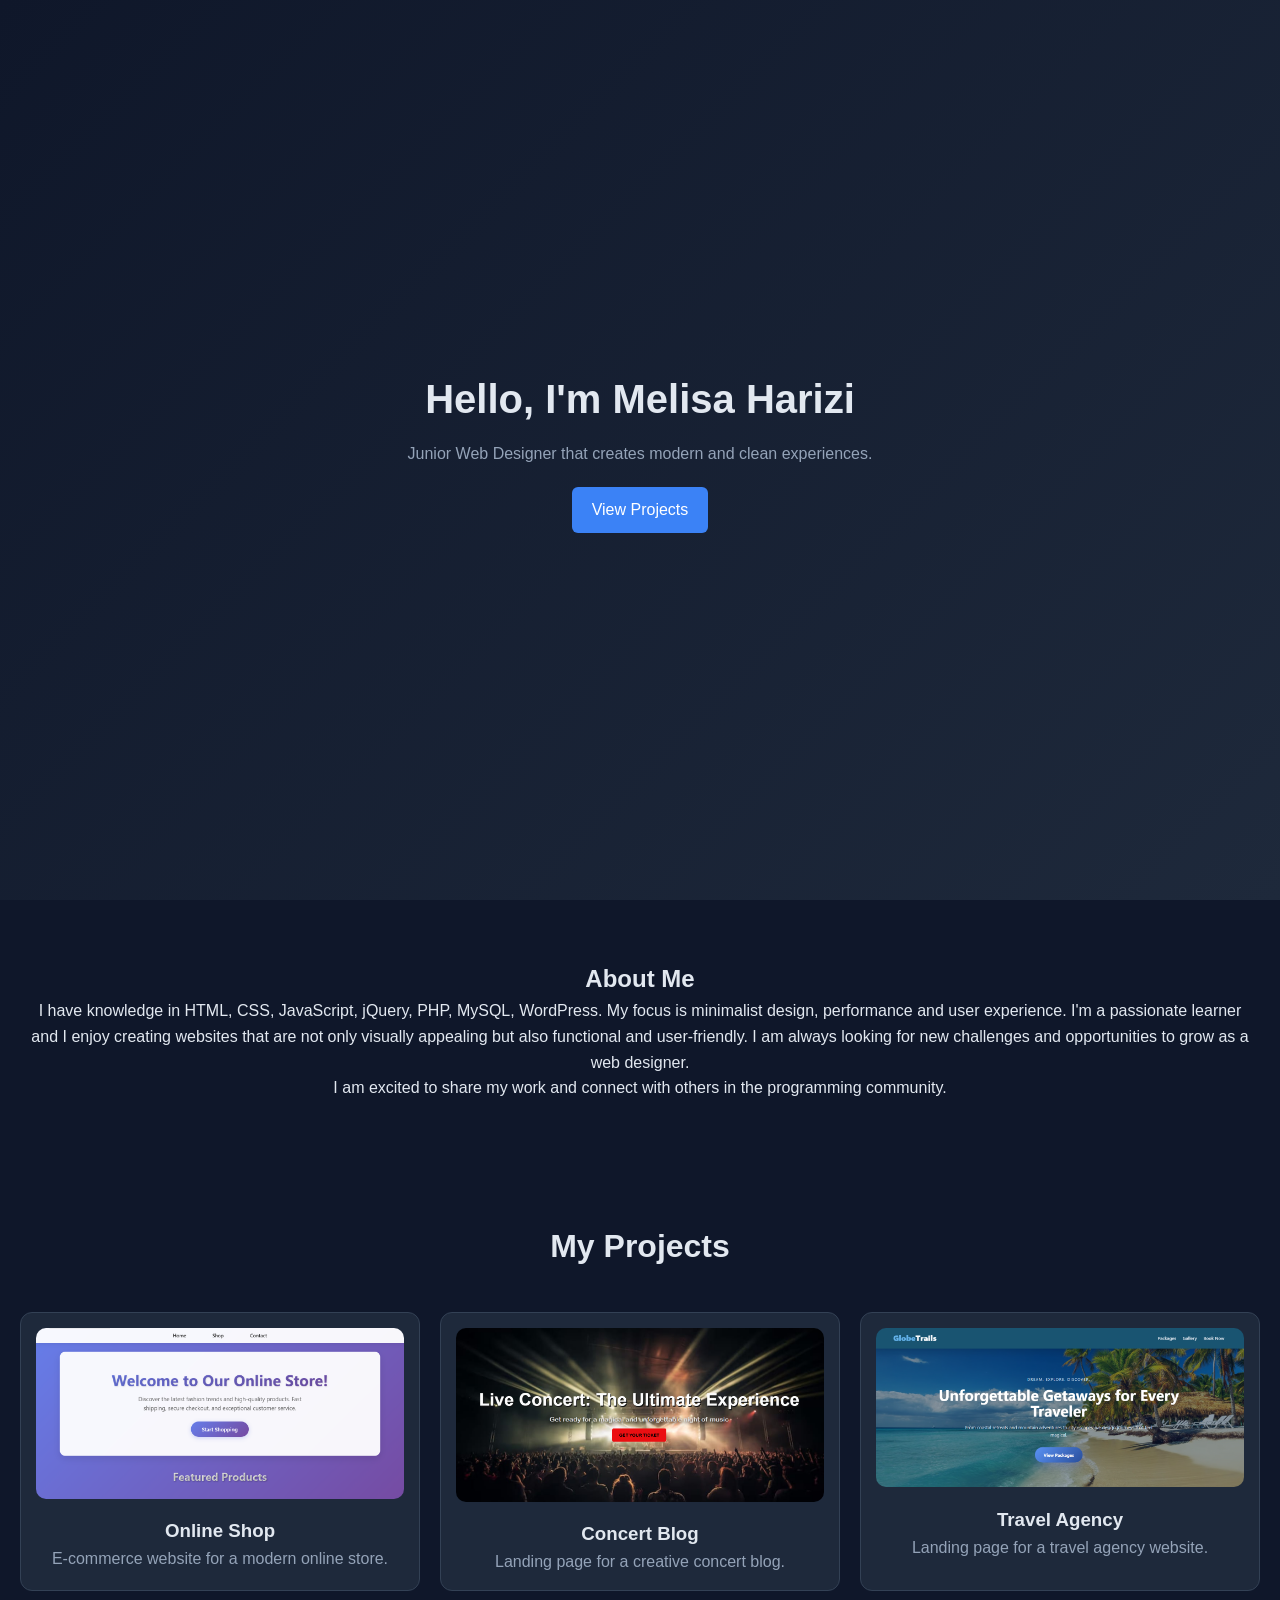
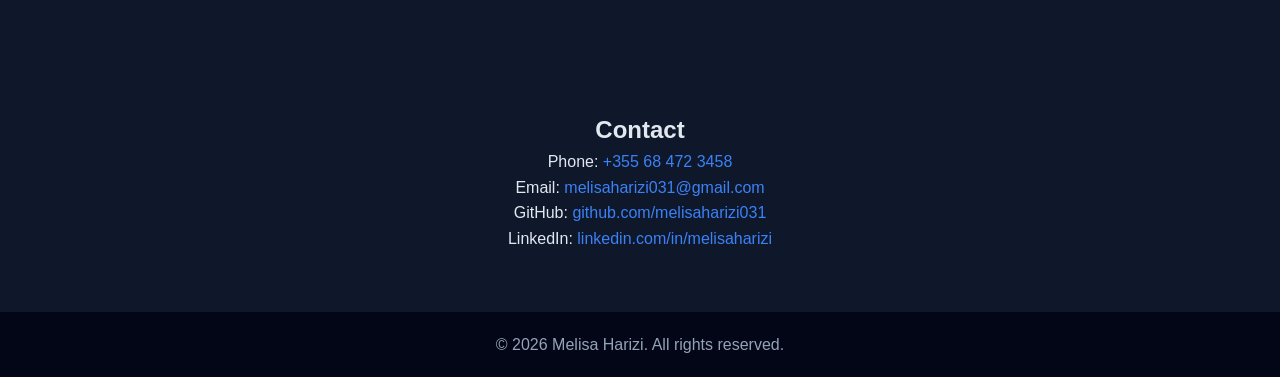
==== index.html @ 707c49cf "Add files via upload" ====
<!DOCTYPE html>
<html lang="sq">
<head>
  <meta charset="UTF-8">
  <meta name="viewport" content="width=device-width, initial-scale=1.0">
  <title>Portfolio | Melisa Harizi</title>
    <link rel="preload" href="css/style.css" as="style" onload="this.rel='stylesheet'">
    <noscript><link rel="stylesheet" href="css/style.css"></noscript>
</head>
<body>

  <!-- Hero -->
  <section class="hero">
    <h1>Hello, I'm Melisa Harizi</h1>
    <p>Junior Web Designer that creates modern and clean experiences.</p>
    <a href="#projects" class="btn">View Projects</a>
  </section>

  <!-- About -->
  <section class="about fade-in">
    <h2>About Me</h2>
    <p>
      I have knowledge in HTML, CSS, JavaScript, jQuery, PHP, MySQL, WordPress. My focus is minimalist design,
      performance and user experience. I'm a passionate learner and I enjoy creating websites that are not only 
      visually appealing but also functional and user-friendly. I am always looking for new challenges and
      opportunities to grow as a web designer.<br>I am excited to share my work and connect with others in the
      programming community.  
    </p>
  </section>

  <!-- Projects -->
  <section id="projects" class="projects fade-in">
    <h2>My Projects</h2>
    <div class="grid">

      <div class="card">
        <a href="project/Online shop/html/store.html">
          <img src="backgr/screenshot1.png" alt="Online Shop">
        </a>
        <h3>Online Shop</h3>
        <p>E-commerce website for a modern online store.</p>
      </div>

      <div class="card">
        <a href="project/Concert blog/html/koncert.html">
          <img src="backgr/screenshot2.png" alt="Concert Blog">
        </a>
        <h3>Concert Blog</h3>
        <p>Landing page for a creative concert blog.</p>
      </div>

      <div class="card">
        <a href="project/Travel agency/html/agency.html">
          <img src="backgr/screenshot3.png" alt="Travel Agency">
        </a>
        <h3>Travel Agency</h3>
        <p>Landing page for a travel agency website.</p>
      </div>

    </div>
  </section>

  <!-- Contact -->
  <section class="contact fade-in">
    <h2>Contact</h2>
    <p>Phone: <a href="tel:+355684723458">+355 68 472 3458</a></p>
    <p>Email: <a href="mailto:melisaharizi031@gmail.com">melisaharizi031@gmail.com</a></p>
    <p>GitHub: <a href="https://github.com/melisaharizi031">github.com/melisaharizi031</a></p>
    <p>LinkedIn: <a href="https://linkedin.com/in/melisaharizi">linkedin.com/in/melisaharizi</a></p>

  </section>

  <!-- Footer -->
  <footer>
    <p> &copy; 2026 Melisa Harizi. All rights reserved.</p>
  </footer>

  <script src="js/index.js"></script>
</body>
</html>
---- css/style.css ----
* {
  margin: 0;
  padding: 0;
  box-sizing: border-box;
  font-family: Arial, sans-serif;
}

body {
  background: #0f172a;
  color: #e2e8f0;
  line-height: 1.6;
}

/* Hero */
.hero {
  height: 100vh;
  display: flex;
  flex-direction: column;
  justify-content: center;
  align-items: center;
  background: linear-gradient(135deg, #0f172a, #1e293b);
  text-align: center;
}

.hero h1 {
  font-size: 2.5rem;
}

.hero p {
  margin-top: 10px;
  color: #94a3b8;
}
/* About */
.about {
  padding: 60px 30px;
  text-align: center;
}


.btn {
  margin-top: 20px;
  padding: 10px 20px;
  background: #3b82f6;
  color: white;
  text-decoration: none;
  border-radius: 6px;
  transition: 0.3s;
}

.btn:hover {
  background: #2563eb;
  transform: scale(1.05);
}

/* Links */
a {
  color: #3b82f6;
  text-decoration: none;
  transition: 0.3s;
}

a:hover {
  color: #60a5fa;
  text-decoration: underline;
}

/* Sections */
section {
  padding: 60px 20px;
  text-align: center;
}

/* Projects */
.grid {
  display: grid;
  grid-template-columns: repeat(auto-fit, minmax(250px, 1fr));
  gap: 20px;
}


.projects h2 {
  font-size: 2rem;
  margin-bottom: 40px;

}
.card {
  background: #1e293b;
  padding: 15px;
  border-radius: 12px;
  transition: 0.3s;
  border: 1px solid #334155;
}

.card img {
  width: 100%;
  border-radius: 10px;
  transition: 0.3s;
  cursor: pointer;
}

.card a {
  display: block;
  text-decoration: none;
}

.card a:hover img {
  transform: scale(1.05);
  opacity: 0.8;
}

.card h3 {
  margin-top: 10px;
}

.card p {
  color: #94a3b8;
}

.card:hover {
  transform: translateY(-10px) scale(1.02);
  border-color: #3b82f6;
}

/* Contact */

input, textarea {
  margin: 10px 0;
  padding: 12px;
  background: #1e293b;
  border: 1px solid #334155;
  color: white;
  border-radius: 6px;
}

input:focus, textarea:focus {
  outline: none;
  border-color: #3b82f6;
}

button {
  padding: 12px;
  background: #3b82f6;
  color: white;
  border: none;
  cursor: pointer;
  border-radius: 6px;
  transition: 0.3s;
}

button:hover {
  background: #2563eb;
}

/* Footer */
footer {
  padding: 20px;
  background: #020617;
  color: #94a3b8;
}

footer p {
  text-align: center;
}

/* Animations */
.fade-in {
  opacity: 0;
  transform: translateY(20px);
  transition: 0.8s ease;
}

.fade-in.show {
  opacity: 1;
  transform: translateY(0);
}
---- css/style.css ----
* {
  margin: 0;
  padding: 0;
  box-sizing: border-box;
  font-family: Arial, sans-serif;
}

body {
  background: #0f172a;
  color: #e2e8f0;
  line-height: 1.6;
}

/* Hero */
.hero {
  height: 100vh;
  display: flex;
  flex-direction: column;
  justify-content: center;
  align-items: center;
  background: linear-gradient(135deg, #0f172a, #1e293b);
  text-align: center;
}

.hero h1 {
  font-size: 2.5rem;
}

.hero p {
  margin-top: 10px;
  color: #94a3b8;
}
/* About */
.about {
  padding: 60px 30px;
  text-align: center;
}


.btn {
  margin-top: 20px;
  padding: 10px 20px;
  background: #3b82f6;
  color: white;
  text-decoration: none;
  border-radius: 6px;
  transition: 0.3s;
}

.btn:hover {
  background: #2563eb;
  transform: scale(1.05);
}

/* Links */
a {
  color: #3b82f6;
  text-decoration: none;
  transition: 0.3s;
}

a:hover {
  color: #60a5fa;
  text-decoration: underline;
}

/* Sections */
section {
  padding: 60px 20px;
  text-align: center;
}

/* Projects */
.grid {
  display: grid;
  grid-template-columns: repeat(auto-fit, minmax(250px, 1fr));
  gap: 20px;
}


.projects h2 {
  font-size: 2rem;
  margin-bottom: 40px;

}
.card {
  background: #1e293b;
  padding: 15px;
  border-radius: 12px;
  transition: 0.3s;
  border: 1px solid #334155;
}

.card img {
  width: 100%;
  border-radius: 10px;
  transition: 0.3s;
  cursor: pointer;
}

.card a {
  display: block;
  text-decoration: none;
}

.card a:hover img {
  transform: scale(1.05);
  opacity: 0.8;
}

.card h3 {
  margin-top: 10px;
}

.card p {
  color: #94a3b8;
}

.card:hover {
  transform: translateY(-10px) scale(1.02);
  border-color: #3b82f6;
}

/* Contact */

input, textarea {
  margin: 10px 0;
  padding: 12px;
  background: #1e293b;
  border: 1px solid #334155;
  color: white;
  border-radius: 6px;
}

input:focus, textarea:focus {
  outline: none;
  border-color: #3b82f6;
}

button {
  padding: 12px;
  background: #3b82f6;
  color: white;
  border: none;
  cursor: pointer;
  border-radius: 6px;
  transition: 0.3s;
}

button:hover {
  background: #2563eb;
}

/* Footer */
footer {
  padding: 20px;
  background: #020617;
  color: #94a3b8;
}

footer p {
  text-align: center;
}

/* Animations */
.fade-in {
  opacity: 0;
  transform: translateY(20px);
  transition: 0.8s ease;
}

.fade-in.show {
  opacity: 1;
  transform: translateY(0);
}
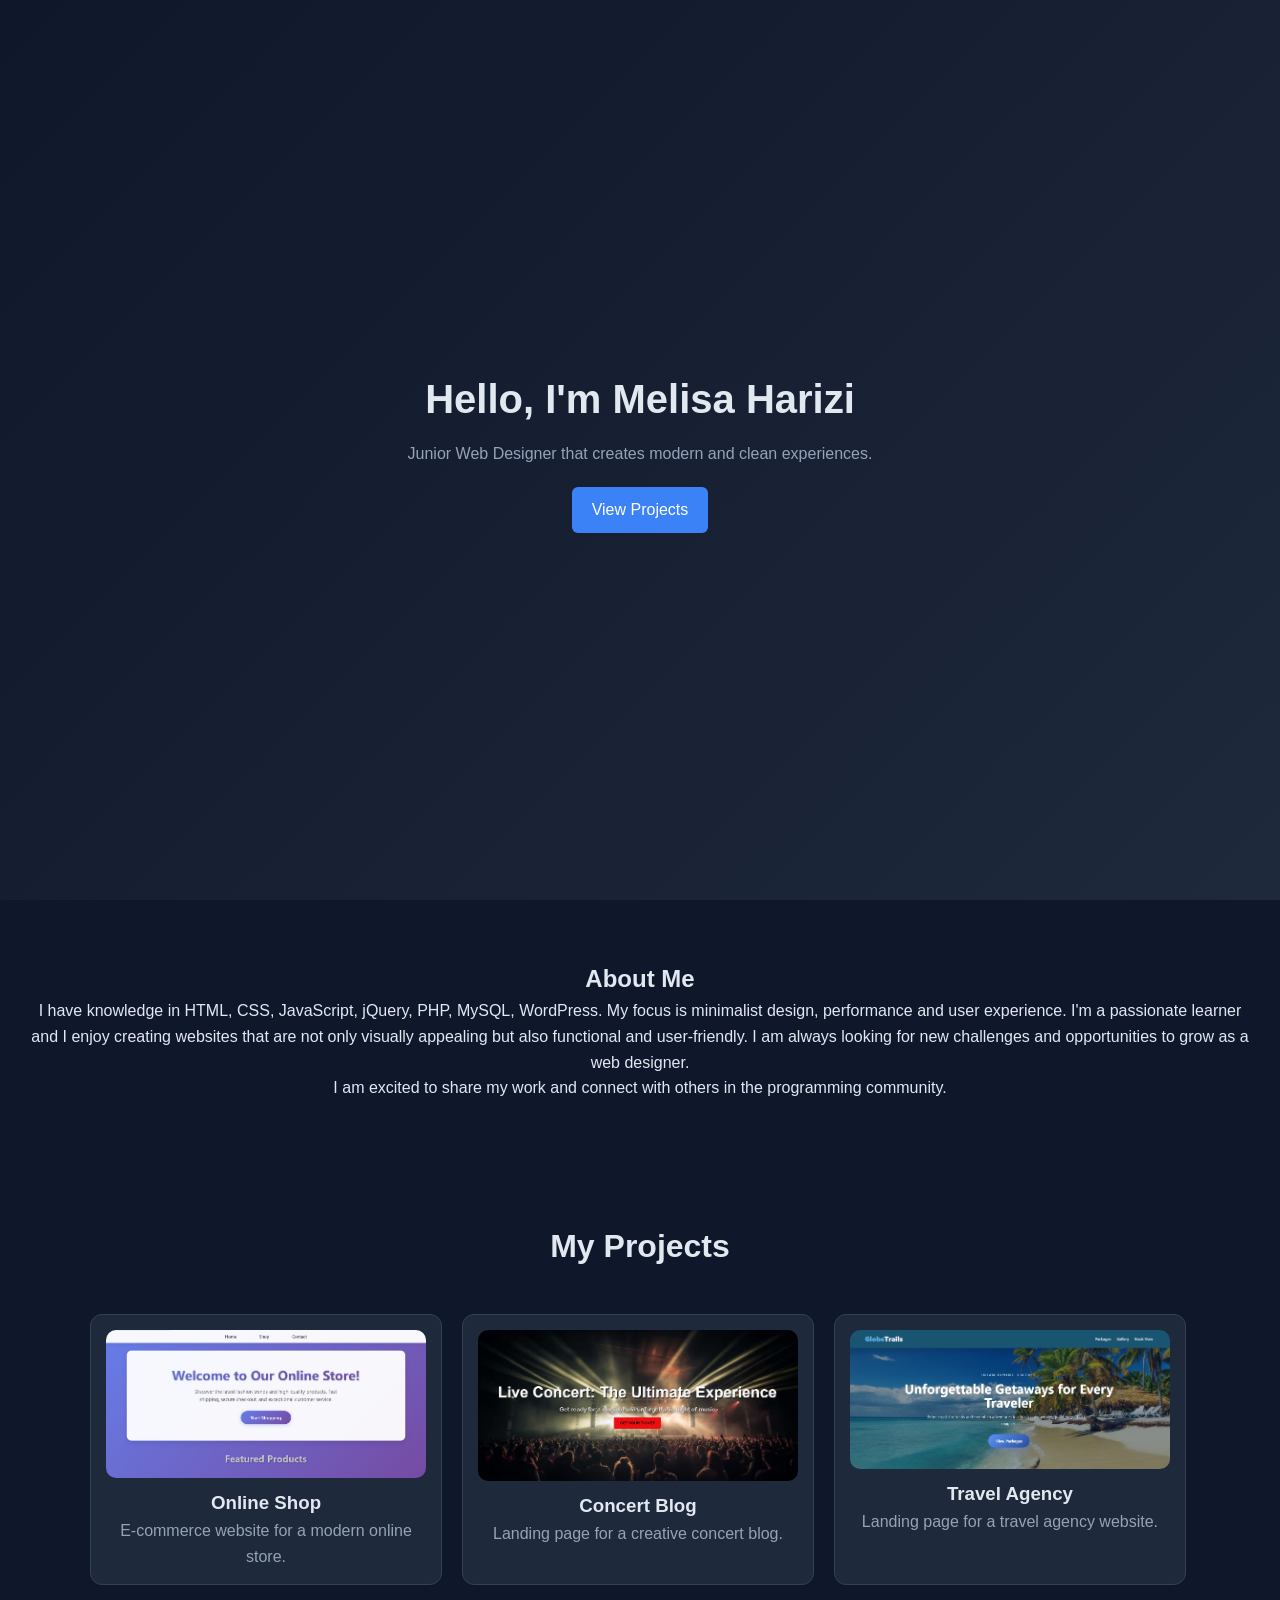
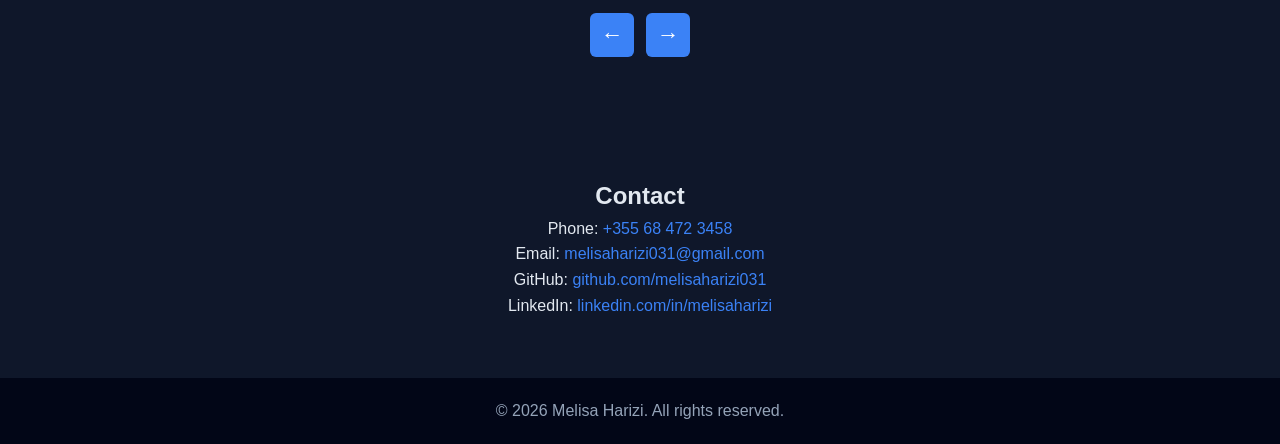
==== commit e5035b39: "Add files via upload" ====
--- a/index.html
+++ b/index.html
@@ -31,32 +31,56 @@
   <!-- Projects -->
   <section id="projects" class="projects fade-in">
     <h2>My Projects</h2>
-    <div class="grid">
+    <div class="project-carousel">
+      <div class="grid" id="project-track" role="region" aria-label="Projects" tabindex="0">
+        <div class="card">
+          <a href="project/Online shop/html/store.html">
+            <img src="backgr/screenshot1.png" alt="Online Shop">
+          </a>
+          <h3>Online Shop</h3>
+          <p>E-commerce website for a modern online store.</p>
+        </div>
 
-      <div class="card">
-        <a href="project/Online shop/html/store.html">
-          <img src="backgr/screenshot1.png" alt="Online Shop">
-        </a>
-        <h3>Online Shop</h3>
-        <p>E-commerce website for a modern online store.</p>
+        <div class="card">
+          <a href="project/Concert blog/html/koncert.html">
+            <img src="backgr/screenshot2.png" alt="Concert Blog">
+          </a>
+          <h3>Concert Blog</h3>
+          <p>Landing page for a creative concert blog.</p>
+        </div>
+
+        <div class="card">
+          <a href="project/Travel agency/html/agency.html">
+            <img src="backgr/screenshot3.png" alt="Travel Agency">
+          </a>
+          <h3>Travel Agency</h3>
+          <p>Landing page for a travel agency website.</p>
+        </div>
+
+        <div class="card">
+          <a href="project/TheDailyGrind/index.html">
+            <img src="backgr/screenshot4.png" alt="The Daily Grind">
+          </a>
+          <h3>The Daily Grind</h3>
+          <p>Website for a local coffee shop.</p>
+        </div>
+
+        <div class="card">
+          <a href="project/DreamHome/index.html">
+            <img src="backgr/screenshot5.png" alt="DreamHome">
+          </a>
+          <h3>Dream Home</h3>
+          <p>Website for real estate.</p>
+        </div>
       </div>
-
-      <div class="card">
-        <a href="project/Concert blog/html/koncert.html">
-          <img src="backgr/screenshot2.png" alt="Concert Blog">
-        </a>
-        <h3>Concert Blog</h3>
-        <p>Landing page for a creative concert blog.</p>
+      <div class="carousel-controls" role="group" aria-label="Project carousel controls">
+        <button type="button" class="carousel-button" id="projects-previous" aria-label="Previous projects">
+          &larr;
+        </button>
+        <button type="button" class="carousel-button" id="projects-next" aria-label="Next projects">
+          &rarr;
+        </button>
       </div>
-
-      <div class="card">
-        <a href="project/Travel agency/html/agency.html">
-          <img src="backgr/screenshot3.png" alt="Travel Agency">
-        </a>
-        <h3>Travel Agency</h3>
-        <p>Landing page for a travel agency website.</p>
-      </div>
-
     </div>
   </section>
 
--- a/css/style.css
+++ b/css/style.css
@@ -71,10 +71,23 @@
 }
 
 /* Projects */
+.project-carousel {
+  max-width: 1100px;
+  margin: 0 auto;
+}
+
 .grid {
-  display: grid;
-  grid-template-columns: repeat(auto-fit, minmax(250px, 1fr));
+  display: flex;
   gap: 20px;
+  overflow-x: auto;
+  padding: 2px 2px 16px;
+  scroll-behavior: smooth;
+  scroll-snap-type: x mandatory;
+  scrollbar-width: none;
+}
+
+.grid::-webkit-scrollbar {
+  display: none;
 }
 
 
@@ -84,15 +97,19 @@
 
 }
 .card {
+  flex: 0 0 calc((100% - 40px) / 3);
+  min-width: 0;
   background: #1e293b;
   padding: 15px;
   border-radius: 12px;
   transition: 0.3s;
   border: 1px solid #334155;
+  scroll-snap-align: start;
 }
 
 .card img {
   width: 100%;
+  display: block;
   border-radius: 10px;
   transition: 0.3s;
   cursor: pointer;
@@ -119,6 +136,49 @@
 .card:hover {
   transform: translateY(-10px) scale(1.02);
   border-color: #3b82f6;
+}
+
+.carousel-controls {
+  display: flex;
+  justify-content: center;
+  gap: 12px;
+  margin-top: 12px;
+}
+
+.carousel-button {
+  width: 44px;
+  height: 44px;
+  padding: 0;
+  font-size: 1.4rem;
+}
+
+.carousel-button:disabled {
+  opacity: 0.45;
+  cursor: not-allowed;
+}
+
+.carousel-button:focus-visible,
+.grid:focus-visible {
+  outline: 2px solid #60a5fa;
+  outline-offset: 4px;
+}
+
+@media (max-width: 700px) {
+  .card {
+    flex-basis: calc((100% - 20px) / 2);
+  }
+}
+
+@media (max-width: 480px) {
+  .card {
+    flex-basis: 100%;
+  }
+}
+
+@media (prefers-reduced-motion: reduce) {
+  .grid {
+    scroll-behavior: auto;
+  }
 }
 
 /* Contact */
--- a/css/style.css
+++ b/css/style.css
@@ -71,10 +71,23 @@
 }
 
 /* Projects */
+.project-carousel {
+  max-width: 1100px;
+  margin: 0 auto;
+}
+
 .grid {
-  display: grid;
-  grid-template-columns: repeat(auto-fit, minmax(250px, 1fr));
+  display: flex;
   gap: 20px;
+  overflow-x: auto;
+  padding: 2px 2px 16px;
+  scroll-behavior: smooth;
+  scroll-snap-type: x mandatory;
+  scrollbar-width: none;
+}
+
+.grid::-webkit-scrollbar {
+  display: none;
 }
 
 
@@ -84,15 +97,19 @@
 
 }
 .card {
+  flex: 0 0 calc((100% - 40px) / 3);
+  min-width: 0;
   background: #1e293b;
   padding: 15px;
   border-radius: 12px;
   transition: 0.3s;
   border: 1px solid #334155;
+  scroll-snap-align: start;
 }
 
 .card img {
   width: 100%;
+  display: block;
   border-radius: 10px;
   transition: 0.3s;
   cursor: pointer;
@@ -119,6 +136,49 @@
 .card:hover {
   transform: translateY(-10px) scale(1.02);
   border-color: #3b82f6;
+}
+
+.carousel-controls {
+  display: flex;
+  justify-content: center;
+  gap: 12px;
+  margin-top: 12px;
+}
+
+.carousel-button {
+  width: 44px;
+  height: 44px;
+  padding: 0;
+  font-size: 1.4rem;
+}
+
+.carousel-button:disabled {
+  opacity: 0.45;
+  cursor: not-allowed;
+}
+
+.carousel-button:focus-visible,
+.grid:focus-visible {
+  outline: 2px solid #60a5fa;
+  outline-offset: 4px;
+}
+
+@media (max-width: 700px) {
+  .card {
+    flex-basis: calc((100% - 20px) / 2);
+  }
+}
+
+@media (max-width: 480px) {
+  .card {
+    flex-basis: 100%;
+  }
+}
+
+@media (prefers-reduced-motion: reduce) {
+  .grid {
+    scroll-behavior: auto;
+  }
 }
 
 /* Contact */
